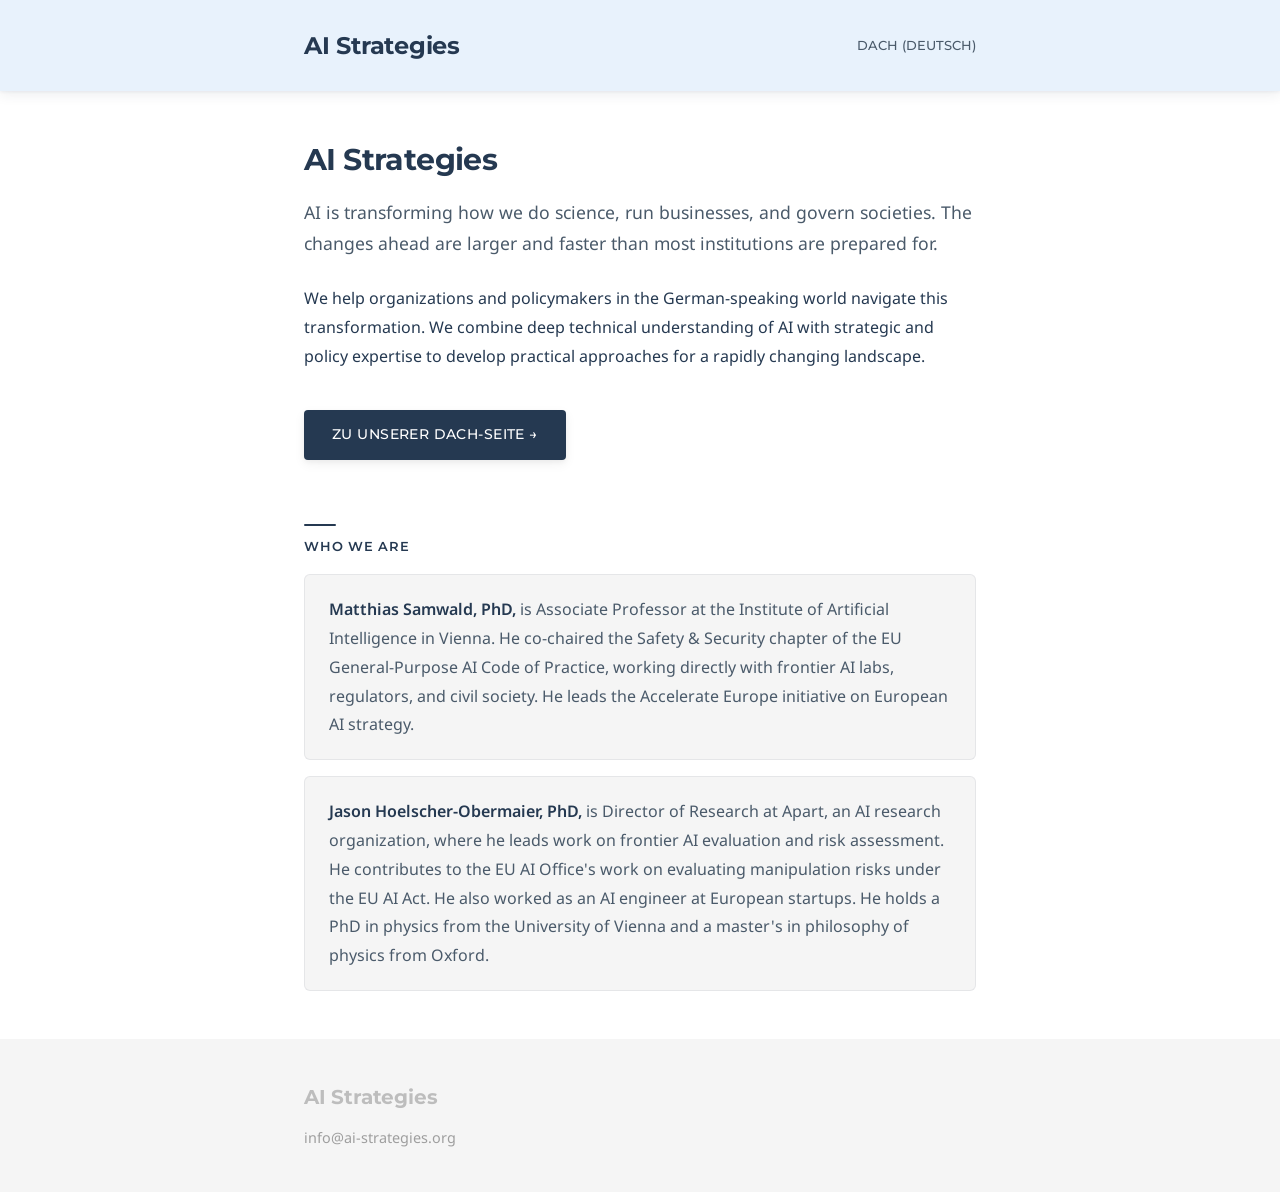
==== index.html @ 0ad7fe7e "Refine design: Montserrat + Noto Sans fonts, light blue header with shadow, muted footer - Switch to" ====
<!DOCTYPE html>
<html lang="en">
<head>
  <meta charset="UTF-8">
  <meta name="viewport" content="width=device-width, initial-scale=1.0">
  <title>AI Strategies</title>
  <meta name="description" content="We help organizations and policymakers in the German-speaking world navigate the AI transformation.">
  <link rel="preconnect" href="https://fonts.googleapis.com">
  <link rel="preconnect" href="https://fonts.gstatic.com" crossorigin>
  <link href="https://fonts.googleapis.com/css2?family=Montserrat:wght@500;700&family=Noto+Sans:wght@400;600&display=swap" rel="stylesheet">
  <link rel="stylesheet" href="styles.css">
</head>
<body>
  <header>
    <nav>
      <a href="index.html" class="site-name">AI Strategies</a>
      <a href="dach.html" class="nav-link">DACH (Deutsch)</a>
    </nav>
  </header>

  <main>
    <h1>AI Strategies</h1>
    <p class="lead">AI is transforming how we do science, run businesses, and govern societies. The changes ahead are larger and faster than most institutions are prepared for.</p>
    <p>We help organizations and policymakers in the German-speaking world navigate this transformation. We combine deep technical understanding of AI with strategic and policy expertise to develop practical approaches for a rapidly changing landscape.</p>

    <a href="dach.html" class="cta">Zu unserer DACH-Seite &rarr;</a>

    <h2>Who we are</h2>
    <div class="bios">
      <div class="bio">
        <p><strong>Matthias Samwald, PhD,</strong> is Associate Professor at the Institute of Artificial Intelligence in Vienna. He co-chaired the Safety &amp; Security chapter of the EU General-Purpose AI Code of Practice, working directly with frontier AI labs, regulators, and civil society. He leads the Accelerate Europe initiative on European AI strategy.</p>
      </div>
      <div class="bio">
        <p><strong>Jason Hoelscher-Obermaier, PhD,</strong> is Director of Research at Apart, an AI research organization, where he leads work on frontier AI evaluation and risk assessment. He contributes to the EU AI Office's work on evaluating manipulation risks under the EU AI Act. He also worked as an AI engineer at European startups. He holds a PhD in physics from the University of Vienna and a master's in philosophy of physics from Oxford.</p>
      </div>
    </div>
  </main>

  <footer>
    <div class="footer-inner">
      <div class="footer-brand">AI Strategies</div>
      <div class="footer-contact">
        <a href="mailto:info@ai-strategies.org">info@ai-strategies.org</a>
      </div>
    </div>
  </footer>
</body>
</html>
---- styles.css ----
*,
*::before,
*::after {
  box-sizing: border-box;
  margin: 0;
  padding: 0;
}

:root {
  --text: #253951;
  --text-secondary: #4a5a6a;
  --bg: #fff;
  --bg-muted: #f5f5f5;
  --accent: #253951;
  --accent-hover: #1a2a3d;
  --accent-light: #E8F2FC;
  --border: rgba(37, 57, 81, 0.15);
  --max-width: 720px;
  --shadow-sm: 0 1px 3px rgba(0, 0, 0, 0.06), 0 1px 2px rgba(0, 0, 0, 0.04);
  --shadow-md: 0 4px 12px rgba(0, 0, 0, 0.06), 0 2px 4px rgba(0, 0, 0, 0.04);
}

html {
  font-size: 16px;
  -webkit-text-size-adjust: 100%;
}

body {
  font-family: 'Noto Sans', -apple-system, BlinkMacSystemFont, 'Segoe UI', Roboto, Helvetica, Arial, sans-serif;
  color: var(--text);
  background: var(--bg);
  line-height: 1.8;
  min-height: 100vh;
  display: flex;
  flex-direction: column;
}

main {
  flex: 1;
  width: 100%;
  max-width: var(--max-width);
  margin: 0 auto;
  padding: 3rem 1.5rem;
}

/* Header / Nav */
header {
  background: var(--accent-light);
  border-bottom: none;
  box-shadow: 0 4px 12px rgba(37, 57, 81, 0.08), 0 1px 3px rgba(37, 57, 81, 0.06);
}

nav {
  max-width: var(--max-width);
  margin: 0 auto;
  padding: 1.5rem 1.5rem;
  display: flex;
  justify-content: space-between;
  align-items: center;
}

.site-name {
  font-family: 'Montserrat', sans-serif;
  font-size: 1.5rem;
  font-weight: 700;
  color: var(--text);
  text-decoration: none;
  border-bottom: none;
  letter-spacing: -0.01em;
}

.site-name:hover {
  border-bottom: none;
}

.nav-link {
  font-family: 'Montserrat', sans-serif;
  font-size: 0.8rem;
  font-weight: 500;
  color: var(--text-secondary);
  text-decoration: none;
  text-transform: uppercase;
  padding: 0.35rem 0;
  border-bottom: 1px solid transparent;
  transition: color 0.2s ease, border-color 0.2s ease;
}

.nav-link:hover {
  color: var(--accent);
  border-bottom-color: var(--accent);
}

/* Typography */
h1 {
  font-family: 'Montserrat', sans-serif;
  font-size: 1.85rem;
  font-weight: 700;
  line-height: 1.4;
  margin-bottom: 1rem;
  letter-spacing: -0.02em;
}

h2 {
  font-family: 'Montserrat', sans-serif;
  font-weight: 600;
  margin-top: 2.5rem;
  margin-bottom: 0.75rem;
  color: var(--accent);
  text-transform: uppercase;
  font-size: 0.8rem;
  letter-spacing: 0.06em;
}

h2::before {
  content: "";
  display: block;
  width: 2rem;
  height: 2px;
  background: var(--accent);
  margin-bottom: 0.6rem;
  border-radius: 1px;
}

p {
  margin-bottom: 1rem;
  color: var(--text);
}

.lead {
  font-size: 1.1rem;
  color: var(--text-secondary);
  line-height: 1.8;
  margin-bottom: 1.5rem;
}

strong {
  font-weight: 600;
}

/* Links */
a {
  color: var(--accent);
  text-decoration: none;
  border-bottom: 1px solid var(--border);
  transition: border-color 0.2s ease;
}

a:hover {
  border-bottom-color: var(--accent);
}

/* CTA Button */
.cta {
  display: inline-block;
  margin: 1.5rem 0;
  padding: 0.75rem 1.75rem;
  background: var(--accent);
  color: #fff;
  border: none;
  border-bottom: none;
  border-radius: 4px;
  font-family: 'Montserrat', sans-serif;
  font-size: 0.875rem;
  font-weight: 500;
  text-transform: uppercase;
  letter-spacing: 0.03em;
  box-shadow: var(--shadow-md);
  transition: background 0.15s ease, box-shadow 0.15s ease, transform 0.15s ease;
}

.cta:hover {
  background: var(--accent-hover);
  color: #fff;
  border-bottom: none;
  box-shadow: 0 6px 16px rgba(37, 57, 81, 0.2);
  transform: translateY(-1px);
}

/* Bio section */
.bios {
  margin-top: 1rem;
  display: flex;
  flex-direction: column;
  gap: 1rem;
}

.bio {
  background: var(--bg-muted);
  border: 1px solid rgba(37, 57, 81, 0.08);
  border-radius: 6px;
  padding: 1.25rem 1.5rem;
}

.bio p {
  color: var(--text-secondary);
  margin-bottom: 0;
}

.bio strong {
  color: var(--text);
}

/* Services list */
.services {
  list-style: none;
  margin: 1rem 0 1.5rem;
}

.services li {
  padding: 0.6rem 0 0.6rem 1.5rem;
  position: relative;
  color: var(--text-secondary);
  border-bottom: 1px solid rgba(37, 57, 81, 0.08);
}

.services li:last-child {
  border-bottom: none;
}

.services li::before {
  content: "";
  position: absolute;
  left: 0;
  top: 50%;
  transform: translateY(-50%);
  width: 6px;
  height: 6px;
  border-radius: 50%;
  background: var(--accent);
  opacity: 0.35;
}

/* Footer */
footer {
  background: var(--bg-muted);
  margin-top: auto;
}

footer .footer-inner {
  max-width: var(--max-width);
  margin: 0 auto;
  padding: 2.5rem 1.5rem;
}

.footer-brand {
  font-family: 'Montserrat', sans-serif;
  font-size: 1.25rem;
  font-weight: 700;
  color: #bdbdbd;
  letter-spacing: -0.01em;
  margin-bottom: 0.5rem;
}

.footer-contact a {
  color: #9e9e9e;
  border-bottom: none;
  font-size: 0.9rem;
  transition: color 0.15s ease;
}

.footer-contact a:hover {
  color: var(--accent);
}

.footer-meta {
  display: none;
}

/* Responsive */
@media (max-width: 480px) {
  html {
    font-size: 15px;
  }

  main {
    padding: 2rem 1.25rem;
  }

  h1 {
    font-size: 1.5rem;
  }

  .site-name {
    font-size: 1.25rem;
  }

  .bio {
    padding: 1rem 1.25rem;
  }
}
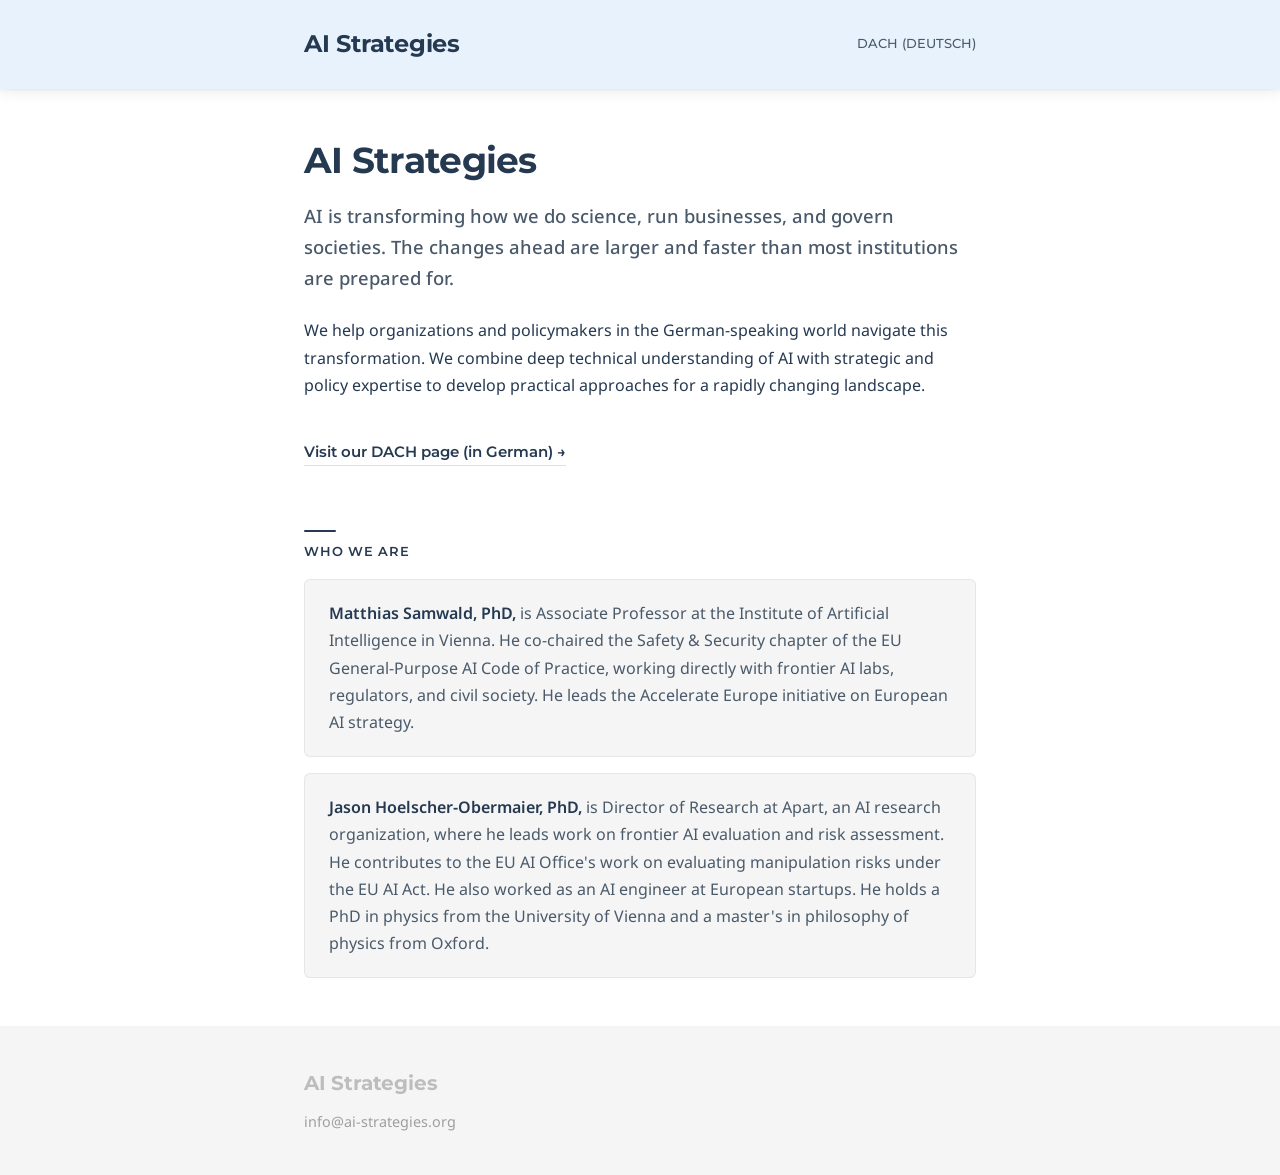
==== commit 6fedf5f4: "Replace CTA button with understated text link Swap filled button (shadow, uppercase, hover-lift) for" ====
--- a/index.html
+++ b/index.html
@@ -5,6 +5,27 @@
   <meta name="viewport" content="width=device-width, initial-scale=1.0">
   <title>AI Strategies</title>
   <meta name="description" content="We help organizations and policymakers in the German-speaking world navigate the AI transformation.">
+  <link rel="icon" type="image/svg+xml" href="favicon.svg">
+  <link rel="canonical" href="https://ai-strategies.org/">
+
+  <!-- Open Graph -->
+  <meta property="og:title" content="AI Strategies">
+  <meta property="og:description" content="We help organizations and policymakers in the German-speaking world navigate the AI transformation.">
+  <meta property="og:type" content="website">
+  <meta property="og:url" content="https://ai-strategies.org/">
+  <meta property="og:locale" content="en_US">
+  <meta property="og:site_name" content="AI Strategies">
+  <!-- <meta property="og:image" content="https://ai-strategies.org/og-image.png"> -->
+  <!-- <meta property="og:image:width" content="1200"> -->
+  <!-- <meta property="og:image:height" content="630"> -->
+  <!-- <meta property="og:image:alt" content="AI Strategies"> -->
+
+  <!-- Twitter Card -->
+  <meta name="twitter:card" content="summary">
+  <meta name="twitter:title" content="AI Strategies">
+  <meta name="twitter:description" content="We help organizations and policymakers in the German-speaking world navigate the AI transformation.">
+  <!-- <meta name="twitter:image" content="https://ai-strategies.org/og-image.png"> -->
+
   <link rel="preconnect" href="https://fonts.googleapis.com">
   <link rel="preconnect" href="https://fonts.gstatic.com" crossorigin>
   <link href="https://fonts.googleapis.com/css2?family=Montserrat:wght@500;700&family=Noto+Sans:wght@400;600&display=swap" rel="stylesheet">
@@ -23,7 +44,7 @@
     <p class="lead">AI is transforming how we do science, run businesses, and govern societies. The changes ahead are larger and faster than most institutions are prepared for.</p>
     <p>We help organizations and policymakers in the German-speaking world navigate this transformation. We combine deep technical understanding of AI with strategic and policy expertise to develop practical approaches for a rapidly changing landscape.</p>
 
-    <a href="dach.html" class="cta">Zu unserer DACH-Seite &rarr;</a>
+    <a href="dach.html" class="cta">Visit our DACH page (in German) &rarr;</a>
 
     <h2>Who we are</h2>
     <div class="bios">
--- a/styles.css
+++ b/styles.css
@@ -29,7 +29,7 @@
   font-family: 'Noto Sans', -apple-system, BlinkMacSystemFont, 'Segoe UI', Roboto, Helvetica, Arial, sans-serif;
   color: var(--text);
   background: var(--bg);
-  line-height: 1.8;
+  line-height: 1.7;
   min-height: 100vh;
   display: flex;
   flex-direction: column;
@@ -93,9 +93,9 @@
 /* Typography */
 h1 {
   font-family: 'Montserrat', sans-serif;
-  font-size: 1.85rem;
+  font-size: 2.25rem;
   font-weight: 700;
-  line-height: 1.4;
+  line-height: 1.3;
   margin-bottom: 1rem;
   letter-spacing: -0.02em;
 }
@@ -127,9 +127,10 @@
 }
 
 .lead {
-  font-size: 1.1rem;
-  color: var(--text-secondary);
-  line-height: 1.8;
+  font-size: 1.15rem;
+  font-weight: 500;
+  color: var(--text-secondary);
+  line-height: 1.7;
   margin-bottom: 1.5rem;
 }
 
@@ -149,31 +150,20 @@
   border-bottom-color: var(--accent);
 }
 
-/* CTA Button */
+/* CTA Link */
 .cta {
   display: inline-block;
   margin: 1.5rem 0;
-  padding: 0.75rem 1.75rem;
-  background: var(--accent);
-  color: #fff;
-  border: none;
-  border-bottom: none;
-  border-radius: 4px;
-  font-family: 'Montserrat', sans-serif;
-  font-size: 0.875rem;
-  font-weight: 500;
-  text-transform: uppercase;
-  letter-spacing: 0.03em;
-  box-shadow: var(--shadow-md);
-  transition: background 0.15s ease, box-shadow 0.15s ease, transform 0.15s ease;
+  font-family: 'Montserrat', sans-serif;
+  font-size: 0.95rem;
+  font-weight: 600;
+  color: var(--accent);
+  border-bottom: 1px solid var(--border);
+  transition: border-color 0.2s ease;
 }
 
 .cta:hover {
-  background: var(--accent-hover);
-  color: #fff;
-  border-bottom: none;
-  box-shadow: 0 6px 16px rgba(37, 57, 81, 0.2);
-  transform: translateY(-1px);
+  border-bottom-color: var(--accent);
 }
 
 /* Bio section */
@@ -277,7 +267,7 @@
   }
 
   h1 {
-    font-size: 1.5rem;
+    font-size: 1.75rem;
   }
 
   .site-name {
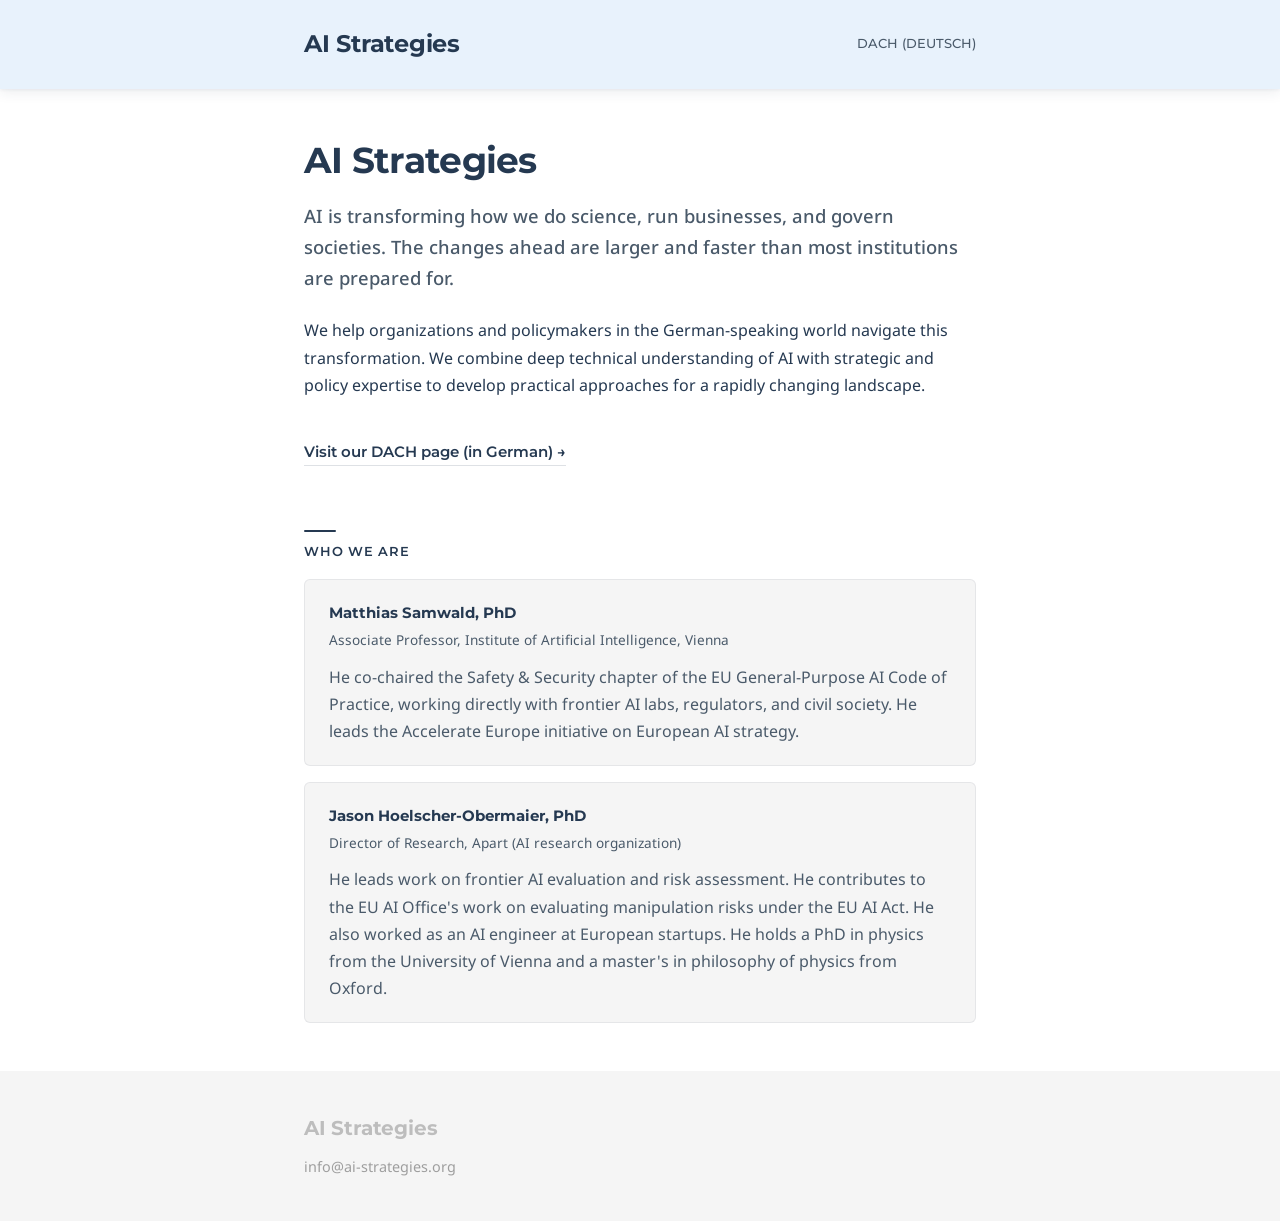
==== commit 15834fba: "Structure bio sections with name/role headings Pull names and roles out of paragraph text into disti" ====
--- a/index.html
+++ b/index.html
@@ -49,10 +49,14 @@
     <h2>Who we are</h2>
     <div class="bios">
       <div class="bio">
-        <p><strong>Matthias Samwald, PhD,</strong> is Associate Professor at the Institute of Artificial Intelligence in Vienna. He co-chaired the Safety &amp; Security chapter of the EU General-Purpose AI Code of Practice, working directly with frontier AI labs, regulators, and civil society. He leads the Accelerate Europe initiative on European AI strategy.</p>
+        <div class="bio-name">Matthias Samwald, PhD</div>
+        <div class="bio-role">Associate Professor, Institute of Artificial Intelligence, Vienna</div>
+        <p>He co-chaired the Safety &amp; Security chapter of the EU General-Purpose AI Code of Practice, working directly with frontier AI labs, regulators, and civil society. He leads the Accelerate Europe initiative on European AI strategy.</p>
       </div>
       <div class="bio">
-        <p><strong>Jason Hoelscher-Obermaier, PhD,</strong> is Director of Research at Apart, an AI research organization, where he leads work on frontier AI evaluation and risk assessment. He contributes to the EU AI Office's work on evaluating manipulation risks under the EU AI Act. He also worked as an AI engineer at European startups. He holds a PhD in physics from the University of Vienna and a master's in philosophy of physics from Oxford.</p>
+        <div class="bio-name">Jason Hoelscher-Obermaier, PhD</div>
+        <div class="bio-role">Director of Research, Apart (AI research organization)</div>
+        <p>He leads work on frontier AI evaluation and risk assessment. He contributes to the EU AI Office's work on evaluating manipulation risks under the EU AI Act. He also worked as an AI engineer at European startups. He holds a PhD in physics from the University of Vienna and a master's in philosophy of physics from Oxford.</p>
       </div>
     </div>
   </main>
--- a/styles.css
+++ b/styles.css
@@ -181,13 +181,23 @@
   padding: 1.25rem 1.5rem;
 }
 
+.bio-name {
+  font-family: 'Montserrat', sans-serif;
+  font-weight: 700;
+  font-size: 0.95rem;
+  color: var(--text);
+  margin-bottom: 0.15rem;
+}
+
+.bio-role {
+  font-size: 0.85rem;
+  color: var(--text-secondary);
+  margin-bottom: 0.75rem;
+}
+
 .bio p {
   color: var(--text-secondary);
   margin-bottom: 0;
-}
-
-.bio strong {
-  color: var(--text);
 }
 
 /* Services list */
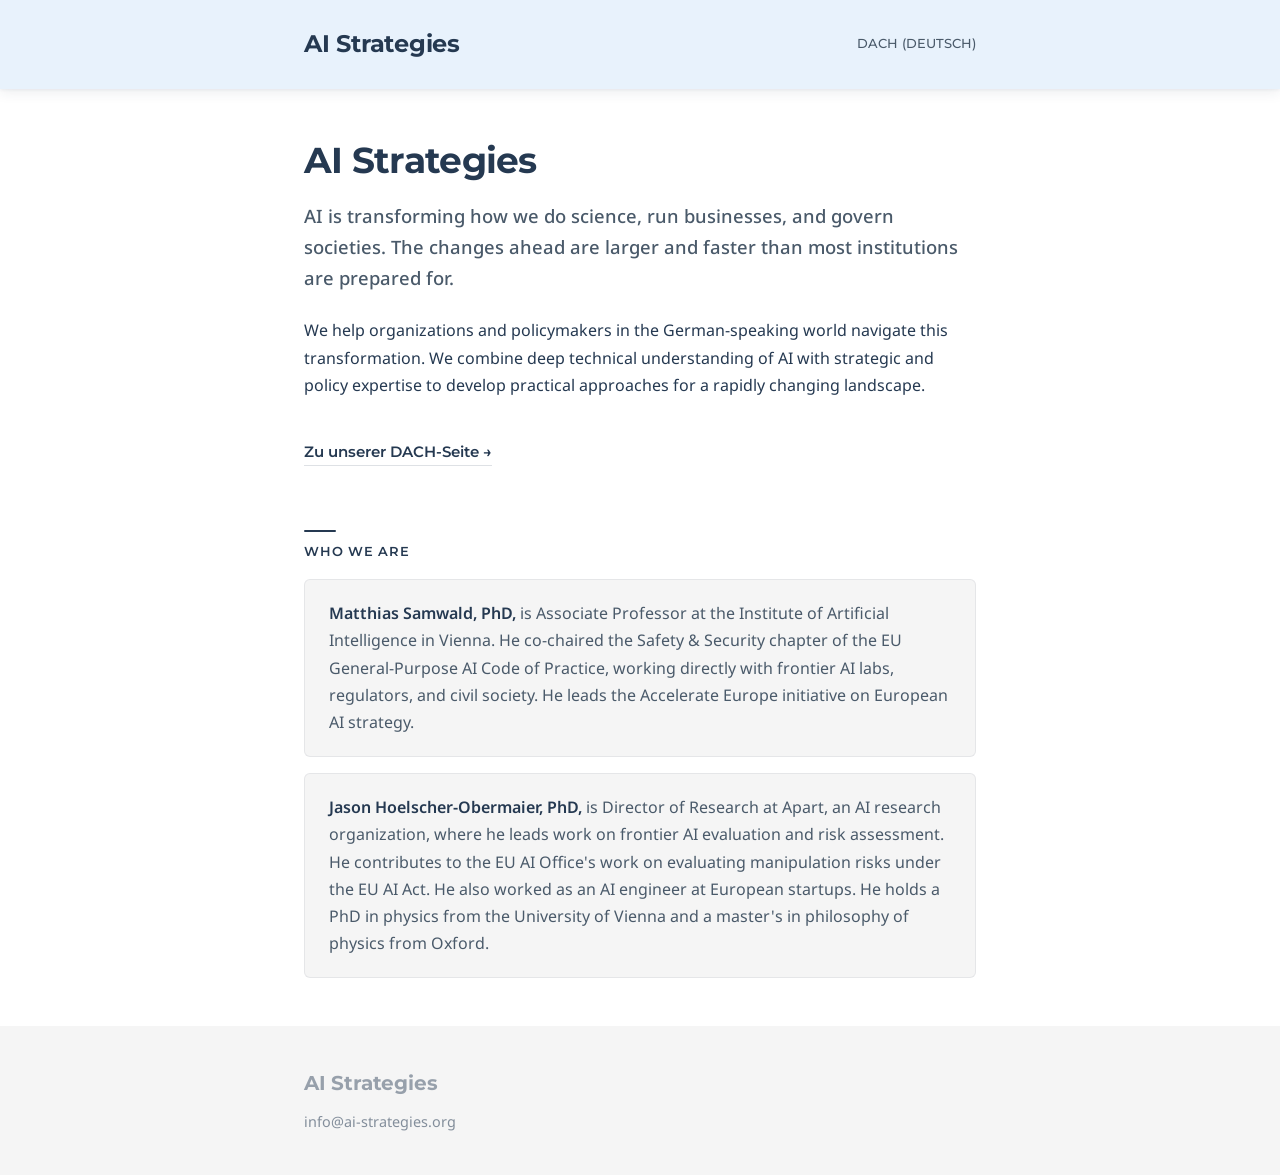
==== commit d14d6121: "Apply feedback: revert bios/bullets, fix CTA text and footer opacity - Revert bio sections to inline" ====
--- a/index.html
+++ b/index.html
@@ -44,19 +44,15 @@
     <p class="lead">AI is transforming how we do science, run businesses, and govern societies. The changes ahead are larger and faster than most institutions are prepared for.</p>
     <p>We help organizations and policymakers in the German-speaking world navigate this transformation. We combine deep technical understanding of AI with strategic and policy expertise to develop practical approaches for a rapidly changing landscape.</p>
 
-    <a href="dach.html" class="cta">Visit our DACH page (in German) &rarr;</a>
+    <a href="dach.html" class="cta">Zu unserer DACH-Seite &rarr;</a>
 
     <h2>Who we are</h2>
     <div class="bios">
       <div class="bio">
-        <div class="bio-name">Matthias Samwald, PhD</div>
-        <div class="bio-role">Associate Professor, Institute of Artificial Intelligence, Vienna</div>
-        <p>He co-chaired the Safety &amp; Security chapter of the EU General-Purpose AI Code of Practice, working directly with frontier AI labs, regulators, and civil society. He leads the Accelerate Europe initiative on European AI strategy.</p>
+        <p><strong>Matthias Samwald, PhD,</strong> is Associate Professor at the Institute of Artificial Intelligence in Vienna. He co-chaired the Safety &amp; Security chapter of the EU General-Purpose AI Code of Practice, working directly with frontier AI labs, regulators, and civil society. He leads the Accelerate Europe initiative on European AI strategy.</p>
       </div>
       <div class="bio">
-        <div class="bio-name">Jason Hoelscher-Obermaier, PhD</div>
-        <div class="bio-role">Director of Research, Apart (AI research organization)</div>
-        <p>He leads work on frontier AI evaluation and risk assessment. He contributes to the EU AI Office's work on evaluating manipulation risks under the EU AI Act. He also worked as an AI engineer at European startups. He holds a PhD in physics from the University of Vienna and a master's in philosophy of physics from Oxford.</p>
+        <p><strong>Jason Hoelscher-Obermaier, PhD,</strong> is Director of Research at Apart, an AI research organization, where he leads work on frontier AI evaluation and risk assessment. He contributes to the EU AI Office's work on evaluating manipulation risks under the EU AI Act. He also worked as an AI engineer at European startups. He holds a PhD in physics from the University of Vienna and a master's in philosophy of physics from Oxford.</p>
       </div>
     </div>
   </main>
--- a/styles.css
+++ b/styles.css
@@ -179,25 +179,20 @@
   border: 1px solid rgba(37, 57, 81, 0.08);
   border-radius: 6px;
   padding: 1.25rem 1.5rem;
-}
-
-.bio-name {
-  font-family: 'Montserrat', sans-serif;
-  font-weight: 700;
-  font-size: 0.95rem;
-  color: var(--text);
-  margin-bottom: 0.15rem;
-}
-
-.bio-role {
-  font-size: 0.85rem;
-  color: var(--text-secondary);
-  margin-bottom: 0.75rem;
+  transition: border-color 0.2s ease;
+}
+
+.bio:hover {
+  border-color: rgba(37, 57, 81, 0.2);
 }
 
 .bio p {
   color: var(--text-secondary);
   margin-bottom: 0;
+}
+
+.bio strong {
+  color: var(--text);
 }
 
 /* Services list */
@@ -246,13 +241,13 @@
   font-family: 'Montserrat', sans-serif;
   font-size: 1.25rem;
   font-weight: 700;
-  color: #bdbdbd;
+  color: rgba(37, 57, 81, 0.45);
   letter-spacing: -0.01em;
   margin-bottom: 0.5rem;
 }
 
 .footer-contact a {
-  color: #9e9e9e;
+  color: rgba(37, 57, 81, 0.55);
   border-bottom: none;
   font-size: 0.9rem;
   transition: color 0.15s ease;
@@ -267,6 +262,16 @@
 }
 
 /* Responsive */
+@media (max-width: 768px) {
+  main {
+    padding: 2.5rem 1.5rem;
+  }
+
+  h1 {
+    font-size: 2rem;
+  }
+}
+
 @media (max-width: 480px) {
   html {
     font-size: 15px;
@@ -288,3 +293,42 @@
     padding: 1rem 1.25rem;
   }
 }
+
+/* Print */
+@media print {
+  header, footer, .cta {
+    display: none;
+  }
+
+  body {
+    color: #000;
+    background: #fff;
+    line-height: 1.5;
+  }
+
+  main {
+    max-width: 100%;
+    padding: 0;
+  }
+
+  .bio {
+    background: none;
+    border: 1px solid #ccc;
+    break-inside: avoid;
+  }
+
+  .bio p, .bio-role {
+    color: #333;
+  }
+
+  a {
+    color: #000;
+    border-bottom: none;
+  }
+
+  a[href^="mailto"]::after {
+    content: " (" attr(href) ")";
+    font-size: 0.85em;
+    color: #666;
+  }
+}
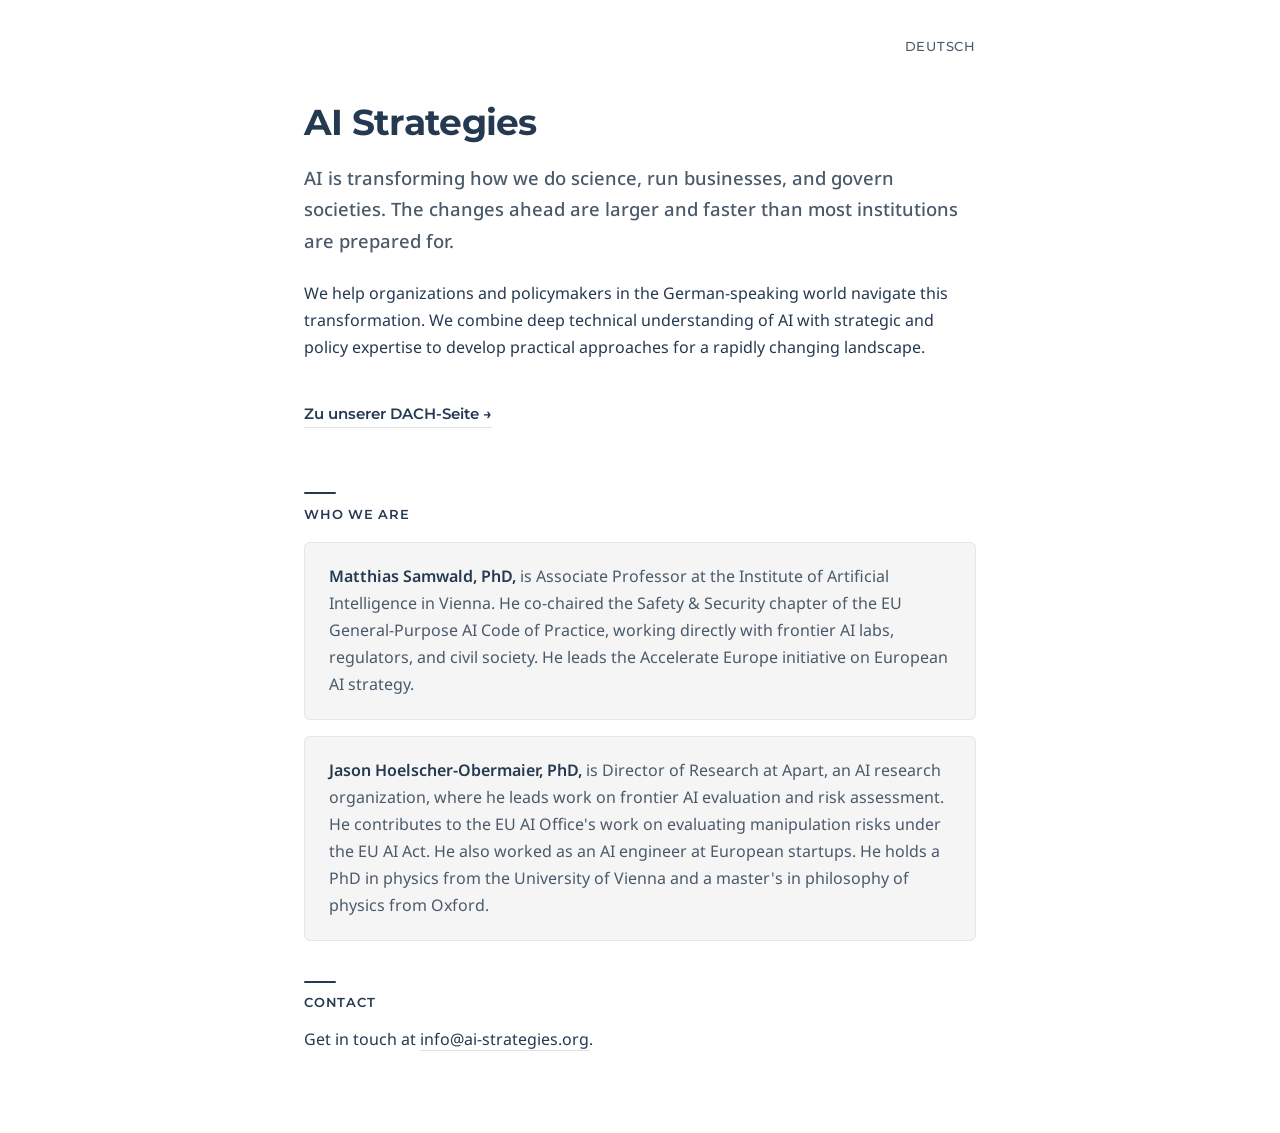
==== commit b36bd5c7: "Remove header and footer, add inline language switch Strip header banner and footer from both pages." ====
--- a/index.html
+++ b/index.html
@@ -32,14 +32,9 @@
   <link rel="stylesheet" href="styles.css">
 </head>
 <body>
-  <header>
-    <nav>
-      <a href="index.html" class="site-name">AI Strategies</a>
-      <a href="dach.html" class="nav-link">DACH (Deutsch)</a>
-    </nav>
-  </header>
+  <main>
+    <div class="lang-switch"><a href="dach.html">Deutsch</a></div>
 
-  <main>
     <h1>AI Strategies</h1>
     <p class="lead">AI is transforming how we do science, run businesses, and govern societies. The changes ahead are larger and faster than most institutions are prepared for.</p>
     <p>We help organizations and policymakers in the German-speaking world navigate this transformation. We combine deep technical understanding of AI with strategic and policy expertise to develop practical approaches for a rapidly changing landscape.</p>
@@ -55,15 +50,9 @@
         <p><strong>Jason Hoelscher-Obermaier, PhD,</strong> is Director of Research at Apart, an AI research organization, where he leads work on frontier AI evaluation and risk assessment. He contributes to the EU AI Office's work on evaluating manipulation risks under the EU AI Act. He also worked as an AI engineer at European startups. He holds a PhD in physics from the University of Vienna and a master's in philosophy of physics from Oxford.</p>
       </div>
     </div>
+
+    <h2>Contact</h2>
+    <p>Get in touch at <a href="mailto:info@ai-strategies.org">info@ai-strategies.org</a>.</p>
   </main>
-
-  <footer>
-    <div class="footer-inner">
-      <div class="footer-brand">AI Strategies</div>
-      <div class="footer-contact">
-        <a href="mailto:info@ai-strategies.org">info@ai-strategies.org</a>
-      </div>
-    </div>
-  </footer>
 </body>
 </html>
--- a/styles.css
+++ b/styles.css
@@ -16,8 +16,6 @@
   --accent-light: #E8F2FC;
   --border: rgba(37, 57, 81, 0.15);
   --max-width: 720px;
-  --shadow-sm: 0 1px 3px rgba(0, 0, 0, 0.06), 0 1px 2px rgba(0, 0, 0, 0.04);
-  --shadow-md: 0 4px 12px rgba(0, 0, 0, 0.06), 0 2px 4px rgba(0, 0, 0, 0.04);
 }
 
 html {
@@ -31,61 +29,33 @@
   background: var(--bg);
   line-height: 1.7;
   min-height: 100vh;
-  display: flex;
-  flex-direction: column;
 }
 
 main {
-  flex: 1;
   width: 100%;
   max-width: var(--max-width);
   margin: 0 auto;
-  padding: 3rem 1.5rem;
-}
-
-/* Header / Nav */
-header {
-  background: var(--accent-light);
-  border-bottom: none;
-  box-shadow: 0 4px 12px rgba(37, 57, 81, 0.08), 0 1px 3px rgba(37, 57, 81, 0.06);
-}
-
-nav {
-  max-width: var(--max-width);
-  margin: 0 auto;
-  padding: 1.5rem 1.5rem;
-  display: flex;
-  justify-content: space-between;
-  align-items: center;
-}
-
-.site-name {
-  font-family: 'Montserrat', sans-serif;
-  font-size: 1.5rem;
-  font-weight: 700;
-  color: var(--text);
-  text-decoration: none;
-  border-bottom: none;
-  letter-spacing: -0.01em;
-}
-
-.site-name:hover {
-  border-bottom: none;
-}
-
-.nav-link {
+  padding: 2rem 1.5rem 4rem;
+}
+
+/* Language switch */
+.lang-switch {
+  text-align: right;
+  margin-bottom: 2.5rem;
+}
+
+.lang-switch a {
   font-family: 'Montserrat', sans-serif;
   font-size: 0.8rem;
   font-weight: 500;
   color: var(--text-secondary);
-  text-decoration: none;
   text-transform: uppercase;
-  padding: 0.35rem 0;
+  letter-spacing: 0.06em;
   border-bottom: 1px solid transparent;
   transition: color 0.2s ease, border-color 0.2s ease;
 }
 
-.nav-link:hover {
+.lang-switch a:hover {
   color: var(--accent);
   border-bottom-color: var(--accent);
 }
@@ -225,46 +195,10 @@
   opacity: 0.35;
 }
 
-/* Footer */
-footer {
-  background: var(--bg-muted);
-  margin-top: auto;
-}
-
-footer .footer-inner {
-  max-width: var(--max-width);
-  margin: 0 auto;
-  padding: 2.5rem 1.5rem;
-}
-
-.footer-brand {
-  font-family: 'Montserrat', sans-serif;
-  font-size: 1.25rem;
-  font-weight: 700;
-  color: rgba(37, 57, 81, 0.45);
-  letter-spacing: -0.01em;
-  margin-bottom: 0.5rem;
-}
-
-.footer-contact a {
-  color: rgba(37, 57, 81, 0.55);
-  border-bottom: none;
-  font-size: 0.9rem;
-  transition: color 0.15s ease;
-}
-
-.footer-contact a:hover {
-  color: var(--accent);
-}
-
-.footer-meta {
-  display: none;
-}
-
 /* Responsive */
 @media (max-width: 768px) {
   main {
-    padding: 2.5rem 1.5rem;
+    padding: 1.5rem 1.5rem 3rem;
   }
 
   h1 {
@@ -278,17 +212,13 @@
   }
 
   main {
-    padding: 2rem 1.25rem;
+    padding: 1.25rem 1.25rem 2.5rem;
   }
 
   h1 {
     font-size: 1.75rem;
   }
 
-  .site-name {
-    font-size: 1.25rem;
-  }
-
   .bio {
     padding: 1rem 1.25rem;
   }
@@ -296,7 +226,7 @@
 
 /* Print */
 @media print {
-  header, footer, .cta {
+  .lang-switch, .cta {
     display: none;
   }
 
@@ -317,7 +247,7 @@
     break-inside: avoid;
   }
 
-  .bio p, .bio-role {
+  .bio p {
     color: #333;
   }
 
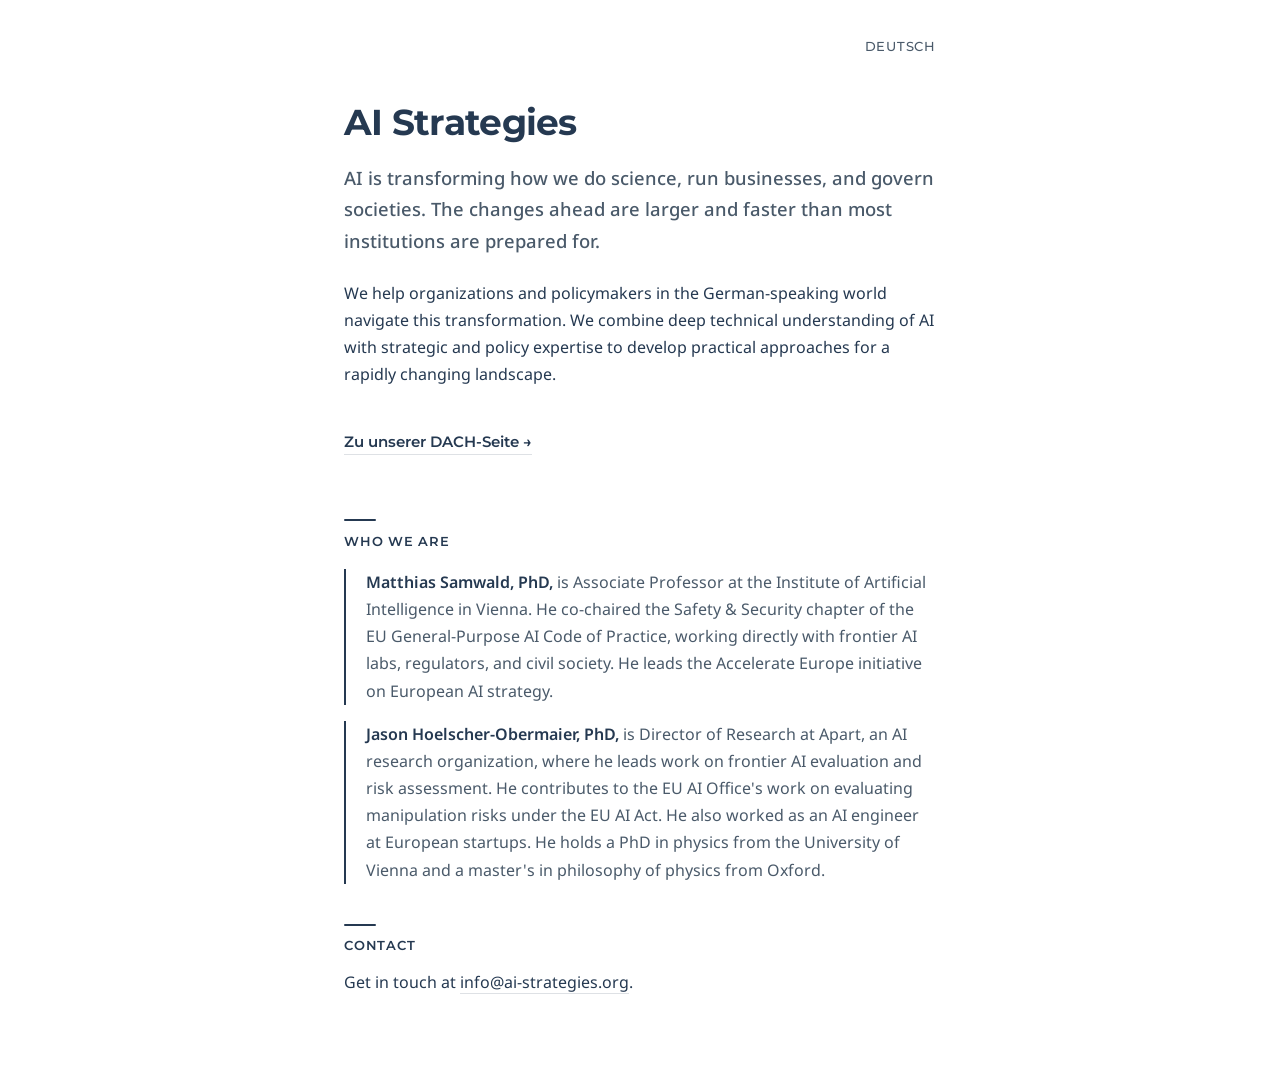
==== commit eb910fd1: "Add cross-browser favicon set from generator Replace single SVG favicon with full set: PNG, ICO, SVG" ====
--- a/index.html
+++ b/index.html
@@ -5,7 +5,11 @@
   <meta name="viewport" content="width=device-width, initial-scale=1.0">
   <title>AI Strategies</title>
   <meta name="description" content="We help organizations and policymakers in the German-speaking world navigate the AI transformation.">
-  <link rel="icon" type="image/svg+xml" href="favicon.svg">
+  <link rel="icon" type="image/png" href="favicon/favicon-96x96.png" sizes="96x96">
+  <link rel="icon" type="image/svg+xml" href="favicon/favicon.svg">
+  <link rel="shortcut icon" href="favicon/favicon.ico">
+  <link rel="apple-touch-icon" sizes="180x180" href="favicon/apple-touch-icon.png">
+  <link rel="manifest" href="favicon/site.webmanifest">
   <link rel="canonical" href="https://ai-strategies.org/">
 
   <!-- Open Graph -->
--- a/styles.css
+++ b/styles.css
@@ -15,7 +15,7 @@
   --accent-hover: #1a2a3d;
   --accent-light: #E8F2FC;
   --border: rgba(37, 57, 81, 0.15);
-  --max-width: 720px;
+  --max-width: 640px;
 }
 
 html {
@@ -145,15 +145,8 @@
 }
 
 .bio {
-  background: var(--bg-muted);
-  border: 1px solid rgba(37, 57, 81, 0.08);
-  border-radius: 6px;
-  padding: 1.25rem 1.5rem;
-  transition: border-color 0.2s ease;
-}
-
-.bio:hover {
-  border-color: rgba(37, 57, 81, 0.2);
+  border-left: 2px solid var(--accent);
+  padding: 0 0 0 1.25rem;
 }
 
 .bio p {
@@ -220,7 +213,7 @@
   }
 
   .bio {
-    padding: 1rem 1.25rem;
+    padding: 0 0 0 1rem;
   }
 }
 
@@ -242,8 +235,7 @@
   }
 
   .bio {
-    background: none;
-    border: 1px solid #ccc;
+    border-left: 2px solid #999;
     break-inside: avoid;
   }
 
